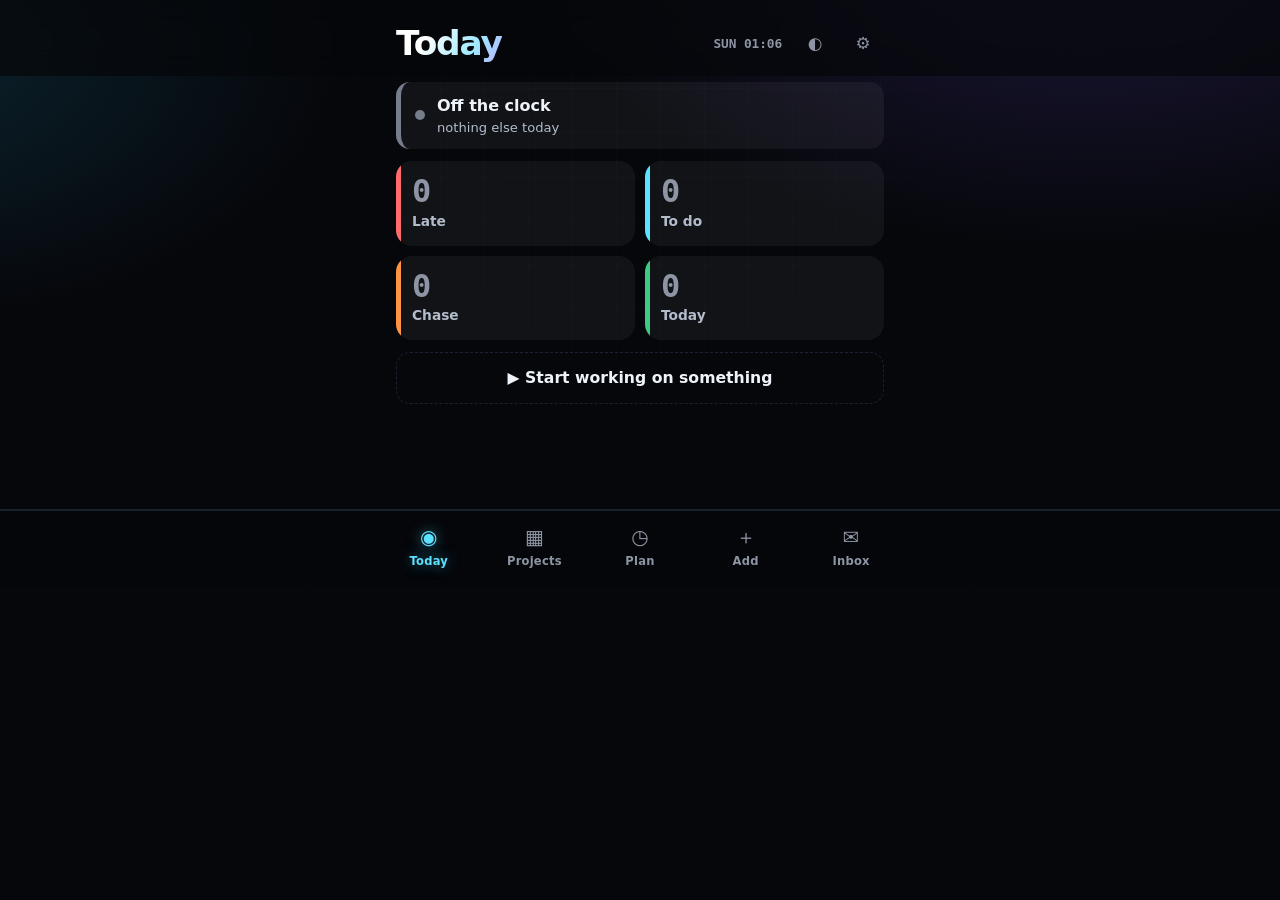
==== index.html @ 280d4b2f "Simple phone layout: five bottom tabs, one screen each, sign-off first; Settings switch back to clas" ====
<!doctype html>
<html lang="en">
<head>
<meta charset="utf-8">
<meta name="viewport" content="width=device-width,initial-scale=1,viewport-fit=cover">
<meta name="theme-color" content="#FBFAF8">
<meta name="mobile-web-app-capable" content="yes">
<title>Planner</title>
<link rel="manifest" href="manifest.webmanifest">
<link rel="icon" href="icon-192.png">
<link rel="apple-touch-icon" href="icon-192.png">
<style>
/* Built on what the best planner interfaces do: the content is the interface.
   Paper ground, one accent, hairlines instead of filled boxes, and space doing
   the work that borders used to. Colour marks meaning only: a dot for a domain,
   the accent for the one number that matters. */
:root{
  --bg:#FBFAF8; --raise:#FFFFFF; --sink:#F1EFEA;
  --ink:#14161A; --ink2:#5A6170; --dim:#8A909D; --hair:rgba(20,22,26,.10);
  --accent:#2F6BFF;
  --research:#2F6BFF; --patents:#7B4BD8; --teaching:#0E9C8A; --products:#E2731B;
  --people:#D93F73; --certs:#B98600; --conf:#5C6A80; --money:#12935A;
  --c1:#0E9C8A; --c2:#2A82C4; --c3:#4A5FCE; --neutral:#8A909D;
  --hot:#E2731B; --bad:#D53F3F; --good:#12935A;
  --nav:76px;
}
@media (prefers-color-scheme: dark){
  :root:not([data-theme="light"]){
    --bg:#0F1013; --raise:#191B20; --sink:#15171C;
    --ink:#F2F3F6; --ink2:#A4ABB8; --dim:#8D94A3; --hair:rgba(242,243,246,.12);
    --accent:#6E9CFF;
    --research:#6E9CFF; --patents:#A98AF0; --teaching:#2ABFA9; --products:#FF9445;
    --people:#F0709E; --certs:#E0B23F; --conf:#93A0B5; --money:#3CCA84;
    --c1:#2ABFA9; --c2:#5FAFE8; --c3:#8496F0; --neutral:#767D8B;
    --hot:#FF9445; --bad:#FF6B6B; --good:#3CCA84;
  }
}
:root[data-theme="dark"]{
  --bg:#0F1013; --raise:#191B20; --sink:#15171C;
  --ink:#F2F3F6; --ink2:#A4ABB8; --dim:#8D94A3; --hair:rgba(242,243,246,.12);
  --accent:#6E9CFF;
  --research:#6E9CFF; --patents:#A98AF0; --teaching:#2ABFA9; --products:#FF9445;
  --people:#F0709E; --certs:#E0B23F; --conf:#93A0B5; --money:#3CCA84;
  --c1:#2ABFA9; --c2:#5FAFE8; --c3:#8496F0; --neutral:#767D8B;
  --hot:#FF9445; --bad:#FF6B6B; --good:#3CCA84;
}

*{box-sizing:border-box}
html{-webkit-text-size-adjust:100%}
html,body{overflow-x:hidden;max-width:100%}
body{
  margin:0;min-height:100dvh;background:var(--bg);color:var(--ink);
  font-family:-apple-system,"Segoe UI",Roboto,system-ui,sans-serif;
  font-size:17px;line-height:1.5;letter-spacing:-.005em;
  -webkit-font-smoothing:antialiased;-webkit-tap-highlight-color:transparent;
  padding-bottom:calc(var(--nav) + env(safe-area-inset-bottom) + 16px);
}
button,input,textarea,select{font:inherit;color:inherit}
button{background:none;border:none;padding:0;cursor:pointer;text-align:left;color:inherit}
:focus-visible{outline:2px solid var(--accent);outline-offset:3px}
.wrap{max-width:33rem;margin:0 auto;padding-inline:20px}
.any{overflow-wrap:anywhere;word-break:break-word}
.tag{font-size:.7rem;letter-spacing:.1em;text-transform:uppercase;font-weight:700;color:var(--dim)}
.num{font-variant-numeric:tabular-nums}

/* header: quiet, the page title is the only heavy thing */
header{position:sticky;top:0;z-index:20;background:var(--bg);padding-top:env(safe-area-inset-top)}
.hbar{display:flex;align-items:center;justify-content:space-between;gap:12px;padding-block:18px 6px}
.hbar h1{margin:0;font-size:2.15rem;font-weight:700;letter-spacing:-.035em}
.hbar .right{display:flex;align-items:center;gap:6px}
.hbar .clk{font-size:.8rem;font-weight:600;color:var(--dim);margin-right:6px}
.icobtn{width:42px;height:42px;border-radius:50%;display:flex;align-items:center;
  justify-content:center;font-size:1.05rem;color:var(--dim);flex:none}
.icobtn:active{background:var(--sink)}

/* the block: no fill, no border. space and a hairline. */
.band{--a:var(--neutral);display:block;width:100%;padding:18px 0;margin:0;
  border-bottom:1px solid var(--hair);background:none}
.band:last-child{border-bottom:none}
.band.flat{border-bottom:1px solid var(--hair)}
.band .kicker{display:block;color:var(--dim);margin-bottom:10px}

/* hero */
.hero{padding-top:8px}
.hero .big{display:block;font-size:2.3rem;line-height:1.06;font-weight:700;letter-spacing:-.035em}
.hero .say{display:block;margin-top:10px;font-size:1.02rem;color:var(--ink2);line-height:1.45}
.hero .clockrow{display:flex;align-items:flex-end;justify-content:space-between;gap:16px;margin-top:20px}
.hero .lft{flex:none}
.hero .lv{display:block;font-size:2.7rem;font-weight:700;letter-spacing:-.045em;line-height:1;color:var(--a)}
.hero .lc{display:block;font-size:.72rem;color:var(--dim);margin-top:6px;font-weight:700;letter-spacing:.1em;text-transform:uppercase}
.hero .nxt{text-align:right;font-size:.94rem;color:var(--ink2);max-width:58%;line-height:1.4}
.hero .nxt b{display:block;color:var(--dim);font-size:.68rem;letter-spacing:.1em;text-transform:uppercase;margin-bottom:5px;font-weight:700}

/* running */
.run{display:flex;align-items:center;gap:15px;min-height:66px}
.run .pulse{width:11px;height:11px;border-radius:50%;background:var(--a);flex:none;
  box-shadow:0 0 0 5px color-mix(in srgb, var(--a) 18%, transparent)}
.run.live .pulse{animation:pp 2s ease-in-out infinite}
@keyframes pp{0%,100%{opacity:1}50%{opacity:.3}}
.run .txt{flex:1;min-width:0}
.run .txt b{display:block;font-size:1.05rem;font-weight:600;line-height:1.3}
.run .txt span{font-size:.9rem;color:var(--ink2)}
.pill{flex:none;min-height:40px;padding:0 18px;border-radius:20px;display:flex;align-items:center;
  font-weight:600;font-size:.88rem;background:var(--sink);color:var(--ink)}
.run.live .pill{background:var(--a);color:#fff}

.quote{font-size:1.3rem;line-height:1.42;font-weight:600;letter-spacing:-.02em;margin:0}

/* sections: the header is quiet, the content is loud */
.sec{margin-top:34px}
.sech{display:flex;align-items:baseline;justify-content:space-between;gap:12px;
  margin-bottom:6px;padding-bottom:10px;border-bottom:1px solid var(--hair)}
.sech h2{margin:0;font-size:1.05rem;font-weight:700;letter-spacing:.02em;text-transform:uppercase;color:var(--dim)}
.sech span{font-size:.82rem;color:var(--dim)}

/* days */
.days{display:flex;gap:4px;margin:14px 0 6px}
.days button{position:relative;flex:1;min-width:0;height:56px;border-radius:14px;background:none;
  display:flex;align-items:center;justify-content:center;font-size:.82rem;font-weight:600;color:var(--dim)}
.days button[aria-pressed="true"]{background:var(--ink);color:var(--bg);font-weight:700}
.days button.today::after{content:"";position:absolute;bottom:9px;width:5px;height:5px;
  border-radius:50%;background:var(--accent)}
.days button[aria-pressed="true"].today::after{background:var(--bg)}

/* a time block is a row, not a card */
.blk{display:flex;gap:16px;align-items:flex-start;padding:15px 0}
.blk .t{flex:none;width:5.4rem;font-size:.88rem;font-weight:600;color:var(--dim);line-height:1.35;padding-top:1px}
.blk .d{flex:1;min-width:0;border-left:3px solid var(--a);padding-left:14px}
.blk .d b{display:block;font-size:1.04rem;font-weight:600;line-height:1.3}
.blk .d span{display:block;font-size:.92rem;color:var(--ink2);margin-top:3px;line-height:1.4}
.blk.on .d{border-left-width:3px}
.blk.on .d b::after{content:" · now";color:var(--a);font-weight:700}

/* ---- the walk: a thread is a path, a stage is a stone ---- */
.walkblk{text-align:left;width:100%;background:none;border:none;color:inherit;align-items:center}
.walkblk .chip{align-self:center}
.blk.hole .d{border-left-style:dashed}
.blk .d span.holetxt{color:var(--hot);font-weight:600}
.blk .d span.livetxt{color:var(--a);font-weight:600}

.cat{display:flex;align-items:center;gap:14px;width:100%;text-align:left;background:none;
  border:none;border-bottom:1px solid var(--hair);color:inherit;padding:18px 0;min-height:64px}
.cat .catl{flex:1;min-width:0;border-left:3px solid var(--a);padding-left:14px}
.cat .catl b{display:block;font-size:1.1rem;font-weight:600;line-height:1.3}
.cat .catl span{display:block;font-size:.86rem;color:var(--dim);margin-top:2px}
.cat.open .catl b{color:var(--a)}

.path{display:flex;flex-direction:column;margin-top:4px;
  background:linear-gradient(var(--hair),var(--hair)) no-repeat 9px 28px/2px calc(100% - 56px)}
.stone{display:flex;align-items:center;gap:15px;width:100%;min-height:56px;padding:8px 0;
  background:none;border:none;color:inherit;text-align:left}
.stone .bead{flex:none;width:20px;height:20px;border-radius:50%;background:var(--bg);
  box-shadow:inset 0 0 0 2px var(--a)}
.stone .st{flex:1;min-width:0;font-size:1rem;font-weight:500;color:var(--dim);line-height:1.35}
.stone .mk{flex:none;font-size:.72rem;letter-spacing:.09em;text-transform:uppercase;font-weight:700;color:var(--a)}
.stone.done .bead{background:var(--a)}
.stone.done .st{color:var(--ink2)}
.stone.here .bead{background:var(--a);box-shadow:0 0 0 3px var(--bg),0 0 0 5px var(--a)}
.stone.here .st{color:var(--ink);font-weight:700;font-size:1.06rem}
.stone.ahead .bead{box-shadow:inset 0 0 0 2px var(--hair)}
.stone.ahead .st{color:var(--dim)}

.final{display:flex;align-items:center;gap:14px;margin-top:14px;padding:14px;border-radius:14px;
  background:var(--sink);border-left:3px solid var(--a)}
.final .fl{flex:1;min-width:0}
.final .fl b{display:block;font-size:1.02rem;font-weight:700;line-height:1.3}
.final .fl .tag{display:block;margin-top:2px}
.final .num{flex:none;font-size:.86rem;color:var(--dim)}
.nextstep{margin:14px 0 0;font-size:.98rem;line-height:1.5;color:var(--ink2)}
.nextstep b{display:block;margin-bottom:2px}

.track{display:flex;align-items:center;gap:12px;width:100%;min-height:56px;padding:8px 0;
  background:none;border:none;border-top:1px solid var(--hair);color:inherit;text-align:left}
.track .nm{flex:1 1 42%;min-width:0;font-size:.98rem;font-weight:600;line-height:1.3}
.track .railpath{flex:1 1 26%;height:5px;border-radius:3px;background:var(--sink);overflow:hidden;min-width:48px}
.track .railpath i{display:block;height:100%;border-radius:3px;background:var(--a)}
.track .dest{flex:none;max-width:38%;font-size:.8rem;font-weight:600;color:var(--dim);
  white-space:nowrap;overflow:hidden;text-overflow:ellipsis}
.track .dest.at{color:var(--a)}

/* counting beats percentages */
.pips{display:flex;flex-wrap:wrap;gap:7px;margin-top:16px}
.pips i{width:16px;height:16px;border-radius:50%;background:var(--a);display:block}
.pips i.off{background:none;box-shadow:inset 0 0 0 2px var(--hair)}

/* one number */
.stat{text-align:left;padding:10px 0 22px}
.stat .v{display:block;font-size:5rem;line-height:.9;font-weight:700;letter-spacing:-.06em;color:var(--a)}
.stat .c{display:block;margin-top:16px;font-size:1rem;color:var(--ink2);line-height:1.5;max-width:26rem}
.splitbar{display:flex;height:8px;border-radius:5px;overflow:hidden;margin-top:22px;background:var(--sink)}
.splitbar i{display:block}
.keys{display:flex;gap:20px;margin-top:12px;font-size:.82rem;color:var(--dim)}
.keys span{display:flex;align-items:center;gap:7px}
.keys b{width:9px;height:9px;border-radius:50%;display:block}

/* rows */
.rows{margin-top:8px;display:flex;flex-direction:column}
.row{display:flex;align-items:center;gap:15px;min-height:56px;padding:8px 0;
  border-top:1px solid var(--hair);width:100%;text-align:left}
.row:first-child{border-top:none}
.row .dot{flex:none;width:11px;height:11px;border-radius:50%;background:var(--a)}
.row .dot.cold{background:none;box-shadow:inset 0 0 0 2px var(--hair)}
.row .nm{flex:1;min-width:0;font-size:1rem;font-weight:500;line-height:1.35}
.row .nm u{display:block;text-decoration:none;font-size:.86rem;color:var(--dim);font-weight:400;margin-top:2px}
.row .val{flex:none;font-size:.88rem;font-weight:600;color:var(--dim)}
.row .val.live{color:var(--a)}

/* a thread */
.thh{display:flex;justify-content:space-between;gap:14px;align-items:flex-start}
.thh b{font-size:1.12rem;font-weight:600;line-height:1.3;letter-spacing:-.015em}
.chip{flex:none;padding:5px 11px;border-radius:20px;background:var(--sink);color:var(--ink2);
  font-size:.74rem;font-weight:600;letter-spacing:.01em}
.chip.quiet{color:var(--dim)}
.stage{display:flex;gap:4px;margin-top:16px}
.stage i{flex:1;height:4px;border-radius:2px;background:var(--hair)}
.stage i.done{background:var(--a)}
.thf{display:flex;justify-content:space-between;gap:12px;margin-top:12px;font-size:.9rem;color:var(--ink2)}
.thf em{font-style:normal;font-weight:600;color:var(--dim)}
.thb{display:flex;gap:10px;margin-top:18px}
.thb button{flex:1;min-height:46px;border-radius:23px;display:flex;align-items:center;
  justify-content:center;font-weight:600;font-size:.9rem;background:var(--sink);color:var(--ink)}
.thb button.go{background:var(--a);color:#fff}

/* forms */
.fld{margin-top:20px}
.fld label{display:block;margin-bottom:9px}
select,textarea,input[type=password],input[type=text]{
  width:100%;background:var(--raise);border:1px solid var(--hair);border-radius:14px;
  padding:15px 16px;font-size:1rem;line-height:1.5;color:var(--ink)}
select:focus,textarea:focus,input:focus{border-color:var(--accent);outline:none}
textarea{min-height:160px;resize:vertical;overflow-wrap:anywhere}
select{appearance:none}
.microw{display:flex;align-items:center;gap:16px;margin-top:20px}
.rec{flex:none;width:60px;height:60px;border-radius:50%;display:flex;align-items:center;
  justify-content:center;font-size:1.5rem;background:var(--accent);box-shadow:0 6px 18px color-mix(in srgb,var(--accent) 35%,transparent)}
.rec.on{background:var(--bad);color:#fff;animation:pp 1.2s ease-in-out infinite}
.microw .hint{flex:1;min-width:0;font-size:.88rem;color:var(--ink2);line-height:1.4}
.lang{flex:none;min-height:44px;padding:0 16px;border-radius:22px;background:var(--sink);
  font-weight:600;font-size:.84rem;display:flex;align-items:center}
.wide{display:flex;align-items:center;justify-content:center;width:100%;min-height:54px;
  border-radius:27px;text-align:center;font-weight:600;font-size:1rem;
  background:var(--accent);color:#fff;margin-top:22px}
.wide.ghost{background:var(--sink);color:var(--ink)}
.duo{display:flex;gap:10px;margin-top:22px}
.duo .wide{margin-top:0;flex:1}

/* inbox */
.issh{display:flex;justify-content:space-between;gap:12px;font-size:.78rem;color:var(--dim);font-weight:600}
.iss b{display:block;font-size:1.08rem;font-weight:600;margin-top:8px;line-height:1.35}
.iss p{margin:8px 0 0;font-size:.94rem;color:var(--ink2);line-height:1.5}
.iss .rep{margin-top:12px;font-size:.88rem;color:var(--accent);font-weight:600}

.note{font-size:.88rem;color:var(--dim);line-height:1.55;margin-top:14px}
.note.bad{color:var(--bad)}
.note.ok{color:var(--good)}
.empty{padding:40px 0;text-align:center;color:var(--dim);font-size:1rem;line-height:1.6}

/* nav */
nav{position:fixed;left:0;right:0;bottom:0;z-index:30;background:var(--bg);
  border-top:1px solid var(--hair);padding-bottom:env(safe-area-inset-bottom)}
nav .in{max-width:33rem;margin:0 auto;display:flex}
nav button{flex:1;height:var(--nav);display:flex;flex-direction:column;align-items:center;
  justify-content:center;gap:6px;color:var(--dim)}
nav button span{font-size:1.25rem;line-height:1}
nav button em{font-style:normal;font-size:.68rem;font-weight:600;letter-spacing:.02em}
nav button[aria-current="page"]{color:var(--accent)}

/* sheet */
.ov{position:fixed;inset:0;z-index:60;background:rgba(10,11,14,.4);
  display:flex;align-items:flex-end;justify-content:center;backdrop-filter:blur(3px)}
.sh{width:100%;max-width:33rem;background:var(--bg);border-radius:20px 20px 0 0;
  padding:10px 20px calc(26px + env(safe-area-inset-bottom));
  max-height:90dvh;overflow-y:auto;-webkit-overflow-scrolling:touch}
.sh::before{content:"";display:block;width:38px;height:4px;border-radius:2px;
  background:var(--hair);margin:0 auto 16px}
.shh{display:flex;justify-content:space-between;gap:14px;align-items:flex-start;margin-bottom:10px}
.shh b{display:block;margin-top:3px;font-size:1.5rem;font-weight:700;line-height:1.2;letter-spacing:-.03em}
.shx{flex:none;width:42px;height:42px;border-radius:50%;background:var(--sink);
  display:flex;align-items:center;justify-content:center;font-size:1rem;color:var(--dim)}

/* the question of the day: the answers are the buttons */
.qcard{padding-top:22px}
.qcard .kicker{color:var(--a)}
.qq{margin:0;font-size:1.35rem;line-height:1.3;font-weight:700;letter-spacing:-.025em}
.opts{display:grid;grid-template-columns:repeat(auto-fit,minmax(9rem,1fr));gap:10px;margin-top:16px}
.opt{min-height:54px;padding:10px 14px;border-radius:14px;background:var(--a,var(--accent));color:#fff;
  font-weight:650;font-size:.98rem;text-align:center;line-height:1.25}
.qcard .opt{background:var(--a)}
.opt.say{background:var(--sink);color:var(--ink)}
.sh .opt{background:var(--accent)} .sh .opt.say{background:var(--sink);color:var(--ink)}
.qnext{display:block;margin-top:12px;font-size:.86rem;color:var(--dim);text-decoration:underline;text-underline-offset:3px}

/* chasing: the clock, the bar, the message ready to copy */
.chase .thh b{display:block;font-size:1.05rem;font-weight:600;line-height:1.3}
.chase .sub{display:block;font-size:.86rem;color:var(--dim);margin-top:3px}
.chase .chip{background:color-mix(in srgb,var(--a) 18%,transparent);color:var(--a);font-weight:700}
.wbar{position:relative;height:6px;border-radius:3px;background:var(--sink);margin-top:12px;overflow:hidden}
.wbar i{position:absolute;inset:0 auto 0 0;width:var(--w);background:var(--a);border-radius:3px}
.wbar b{position:absolute;top:0;bottom:0;width:2px;background:var(--bg);z-index:1}
.draft{display:block;width:100%;margin-top:14px;padding:12px 14px;border-radius:12px;border:1px dashed var(--hair);
  background:var(--sink);color:var(--ink);font-size:.92rem;line-height:1.5;resize:vertical;min-height:10.5rem}
.chase .thb button.go{background:var(--accent)}

/* goals as tiles you can count */
.goal .thh b{font-size:1.02rem;font-weight:600;line-height:1.3}
.gnum{flex:none;font-size:1.5rem;font-weight:700;letter-spacing:-.03em;color:var(--a)}
.slots{display:grid;gap:7px;margin-top:14px}
.slot{min-height:3.4rem;overflow:hidden;border-radius:10px;padding:6px 7px;display:flex;align-items:flex-end;
  overflow-wrap:break-word;word-break:normal;hyphens:auto;font-size:.7rem;line-height:1.2;font-weight:600;text-align:left;color:var(--dim);
  box-shadow:inset 0 0 0 1.5px var(--hair)}
.slot.empty{box-shadow:inset 0 0 0 1.5px var(--hair);opacity:.6}
.slot.walk{box-shadow:inset 0 0 0 1.5px color-mix(in srgb,var(--a) 55%,transparent);border-style:dashed;color:var(--ink2)}
.slot.done{background:var(--a);color:#fff;box-shadow:none}
.slot.review{background:color-mix(in srgb,var(--hot) 22%,transparent);color:var(--ink);box-shadow:inset 0 0 0 1.5px var(--hot)}
.pace{margin:10px 0 0;font-size:.9rem;font-weight:600;color:var(--ink2)}

/* out of your hands */
.wrow{display:block;width:100%;padding:12px 0;border-top:1px solid var(--hair)}
.wrow:first-of-type{border-top:none}
.wtop{display:flex;justify-content:space-between;gap:12px;align-items:baseline}
.wtop .nm{font-weight:600;font-size:.98rem;line-height:1.3;min-width:0}
.wtop .val{flex:none;font-size:.82rem;font-weight:700;color:var(--a)}
.wsub{display:block;font-size:.84rem;color:var(--dim);margin-top:2px}
.wrow .wbar{margin-top:8px}

/* the week in one strip */
.wstrip{display:grid;grid-template-columns:repeat(7,minmax(0,1fr));gap:6px;margin-top:6px}
.wcol{display:flex;flex-direction:column;gap:4px;min-height:7rem;padding:6px 4px;border-radius:10px;align-items:stretch}
.wcol.today{background:var(--sink)}
.wcol .wd{text-align:center;font-size:.72rem;font-weight:700;color:var(--dim);margin-bottom:2px}
.wcol.today .wd{color:var(--accent)}
.wcol i{display:block;min-height:10px;border-radius:4px;flex-basis:0}
.wcol i.hole{box-shadow:inset 0 0 0 1.5px var(--hair);background:repeating-linear-gradient(135deg,transparent 0 4px,var(--hair) 4px 5px)}

/* Saturday review */
.review .kicker{color:var(--a)}
.rvsh{min-height:78dvh}
.rvdirs{display:flex;justify-content:space-between;font-size:.74rem;font-weight:700;letter-spacing:.05em;
  text-transform:uppercase;color:var(--dim);margin-top:8px}
.rvdirs.one{justify-content:center;margin-top:12px}
.rvstack{position:relative;margin-top:12px;min-height:15rem}
.rvcard{position:relative;z-index:2;border-radius:20px;padding:20px 18px;background:var(--raise);
  border:1px solid var(--hair);box-shadow:0 10px 28px rgba(0,0,0,.18);touch-action:none;user-select:none;
  min-height:15rem;cursor:grab}
.rvcard.behind{position:absolute;inset:0;z-index:1;transform:translateY(10px) scale(.95);opacity:.5;box-shadow:none}
.rvcard .kicker{color:var(--a)}
.rvt{display:block;font-size:1.45rem;line-height:1.2;font-weight:700;letter-spacing:-.025em}
.rvn{margin:12px 0 0;font-size:.95rem;color:var(--ink2);line-height:1.45}
.stamp{position:absolute;top:16px;right:16px;padding:3px 10px;border-radius:8px;font-weight:800;font-size:.85rem;
  letter-spacing:.08em;border:2px solid currentColor;transform:rotate(8deg);color:var(--dim)}
.stamp:empty{display:none}
.stamp.drop{color:var(--bad)} .stamp.start{color:var(--good)} .stamp.day{color:var(--accent)} .stamp.delay{color:var(--hot)}
.rvbtns{display:grid;grid-template-columns:repeat(4,1fr);gap:8px;margin-top:16px}
.rvb{min-height:50px;border-radius:14px;text-align:center;font-weight:700;font-size:.9rem;background:var(--sink)}
.rvb.drop{color:var(--bad)} .rvb.start{background:var(--good);color:#fff} .rvb.day{color:var(--accent)} .rvb.delay{color:var(--hot)}

/* your messages, with ticks */
.tickkey{margin-top:0;white-space:pre-wrap}
.bub{display:block;width:100%;margin-top:10px;padding:11px 14px;border-radius:16px 16px 5px 16px;
  background:var(--sink);text-align:left}
.bub b{display:block;font-size:.95rem;font-weight:600;line-height:1.35}
.bub .bt{display:block;font-size:.88rem;color:var(--ink2);margin-top:3px;line-height:1.4}
.bub .meta{display:flex;justify-content:flex-end;align-items:center;gap:4px;font-size:.74rem;color:var(--dim);margin-top:5px}
.tk{font-weight:800;letter-spacing:-.18em;color:var(--dim)}
.tk.seen{color:var(--accent)}
.tk.filed{color:var(--good)}
.rep2{margin:6px 0 0 18px;padding:9px 13px;border-radius:16px 16px 16px 5px;border:1px solid var(--hair);font-size:.88rem;line-height:1.45;color:var(--ink2)}
.rep2 b{display:block;font-size:.7rem;letter-spacing:.08em;text-transform:uppercase;color:var(--good);margin-bottom:2px}
@media (prefers-reduced-motion:reduce){ .rvcard{transition:none!important} }
.wcol i.fixed{background:color-mix(in srgb,var(--a,var(--neutral)) 30%,transparent)}
.wcol.pick{box-shadow:inset 0 0 0 2px var(--accent)}
.daycap{margin:16px 0 4px;font-size:.78rem;font-weight:700;letter-spacing:.08em;text-transform:uppercase;color:var(--dim)}
.mrow{display:flex;gap:14px;width:100%;padding:12px 0 12px 12px;border-top:1px solid var(--hair);text-align:left;
  box-shadow:inset 3px 0 0 var(--a)}
.mrow .t{flex:none;width:6.2rem;font-size:.86rem;color:var(--dim);padding-top:2px}
.mrow .d{flex:1;min-width:0}
.mrow .d b{display:block;font-weight:600;font-size:1rem;line-height:1.3}
.mrow .d span{display:block;font-size:.86rem;color:var(--ink2);margin-top:2px}
.scoperow{display:flex;flex-wrap:wrap;gap:8px;margin-top:10px}
.sbtn{flex:1 1 9rem;min-height:48px;padding:10px 12px;border-radius:14px;background:var(--sink);font-weight:600;font-size:.92rem;text-align:center}
.sbtn.on{box-shadow:inset 0 0 0 2px var(--accent);color:var(--accent)}
.sbtn.pri{background:var(--accent);color:#fff}
.sbtn.warn{color:var(--bad)}
.chk{display:flex;align-items:center;gap:10px;margin-top:18px;font-size:.95rem}
.chk input{width:22px;height:22px}
input[type=time]{width:100%;min-height:52px;padding:12px 14px;border-radius:14px;border:1.5px solid var(--hair);background:var(--raise);color:var(--ink)}
.todo{display:flex;align-items:flex-start;gap:14px;padding:12px 0;border-top:1px solid var(--hair)}
.todo:first-of-type{border-top:none}
.tick{flex:none;width:26px;height:26px;border-radius:50%;box-shadow:inset 0 0 0 2px var(--a,var(--hair));margin-top:1px}
.tick.on{background:var(--good);box-shadow:none}
.todo .tt{flex:1;min-width:0}
.todo .tt b{display:block;font-weight:500;font-size:1rem;line-height:1.35}
.todo .tt span{display:block;font-size:.84rem;color:var(--dim);margin-top:2px}
.todo .tt span.late{color:var(--bad)}
.addtodo{display:flex;flex-wrap:wrap;gap:8px;margin-top:12px}
.addtodo input[type=text]{flex:1 1 12rem}
.addtodo input[type=date]{flex:0 1 10rem;min-height:52px;padding:0 12px;border-radius:14px;border:1.5px solid var(--hair);background:var(--raise);color:var(--ink)}
.addtodo .sbtn{flex:0 0 5.5rem}
.pinb{display:inline-block;margin:0 0 10px;padding:6px 12px;border-radius:16px;background:var(--sink);font-size:.86rem;font-weight:600;color:var(--ink2)}
.pinb.on{color:var(--hot)}
.sugg{--a:var(--accent)}
.sugg .qq.sm{font-size:1.05rem;font-weight:600}
.sugg .chk{margin-top:10px;align-items:flex-start}
.sugg .chk span{line-height:1.35}
.searchin{width:100%;min-height:50px;margin:4px 0 6px;padding:0 16px;border-radius:25px;border:1.5px solid var(--hair);background:var(--raise);color:var(--ink);font:inherit}
.searchres .sech{margin-top:16px}
.addhere{display:block;width:100%;min-height:48px;margin:6px 0 14px;border-radius:14px;
  border:1.5px dashed var(--hair);color:var(--ink2);font-weight:600;font-size:.92rem;text-align:center}
</style>
</head>
<body>

<header>
  <div class="wrap hbar">
    <h1 id="ttl">Now</h1>
    <div class="right">
      <span class="clk num" id="clk">—</span>
      <button class="icobtn" id="theme" aria-label="Switch light and dark">◐</button>
      <button class="icobtn" id="gear" aria-label="Settings">⚙</button>
    </div>
  </div>
</header>

<main class="wrap" id="main"></main>

<nav>
  <div class="in">
    <button data-v="now" aria-current="page"><span>◉</span><em>NOW</em></button>
    <button data-v="map"><span>◈</span><em>MAP</em></button>
    <button data-v="threads"><span>▤</span><em>WORK</em></button>
    <button data-v="say"><span>🎙</span><em>SAY</em></button>
    <button data-v="inbox"><span>✉</span><em>INBOX</em></button>
  </div>
</nav>

<div id="sheet"></div>
<link rel="stylesheet" href="orbit.css?v=8">
<script src="orbit.js?v=5"></script>
<script src="sessions.js?v=4"></script>
<script src="core.js?v=3"></script>
<script src="app.js?v=29"></script>
<link rel="stylesheet" href="phone2.css?v=1">
</body>
</html>
---- orbit.css ----
/* Orbit skin. Loaded after each page's own styles.
   Dark only: the light theme keeps the paper look he can still choose.
   Two jobs: a darker, deeper ground with glass panels and one cold light, and the
   styles for the one-look layer in orbit.js.
   Colour means one thing each: amber late, cyan live, violet a person waiting,
   green closed. */

:root[data-theme="dark"]{
  --bg:#06070B; --surface:rgba(255,255,255,.04); --raise:rgba(255,255,255,.05);
  --sink:rgba(255,255,255,.055); --sink2:rgba(255,255,255,.09);
  --hair:rgba(140,190,255,.15); --line:rgba(140,190,255,.15); --line2:rgba(140,190,255,.08);
  --ink:#EEF3FA; --ink2:#B2BCCB;
  --accent:#5CE1FF; --accent-soft:rgba(92,225,255,.14); --on-accent:#031016;
  --o-live:#5CE1FF; --o-person:#A99BFF; --o-late:#FFB454; --o-done:#46F0A0;
  --shadow:0 1px 0 rgba(255,255,255,.04) inset, 0 18px 40px rgba(0,0,0,.5);
}
:root[data-theme="dark"] body{
  background:
    radial-gradient(900px 520px at 85% -8%, rgba(125,95,255,.20), transparent 62%),
    radial-gradient(760px 460px at -8% 6%, rgba(40,200,255,.14), transparent 58%),
    #06070B;
  background-attachment:fixed;
}
:root[data-theme="dark"] body::before{
  content:"";position:fixed;inset:0;pointer-events:none;z-index:0;opacity:.5;
  background-image:linear-gradient(rgba(140,190,255,.045) 1px,transparent 1px),linear-gradient(90deg,rgba(140,190,255,.045) 1px,transparent 1px);
  background-size:44px 44px;
  -webkit-mask-image:radial-gradient(ellipse at 50% 0%,#000 10%,transparent 70%);mask-image:radial-gradient(ellipse at 50% 0%,#000 10%,transparent 70%);
}
:root[data-theme="dark"] main,:root[data-theme="dark"] header,:root[data-theme="dark"] nav,:root[data-theme="dark"] .app{position:relative;z-index:1}
:root[data-theme="dark"] header{background:rgba(6,7,11,.72);-webkit-backdrop-filter:blur(14px);backdrop-filter:blur(14px)}
:root[data-theme="dark"] nav{background:rgba(6,7,11,.8);-webkit-backdrop-filter:blur(16px);backdrop-filter:blur(16px);border-top:1px solid var(--hair)}
:root[data-theme="dark"] nav button[aria-current="page"]{color:var(--accent);text-shadow:0 0 14px rgba(92,225,255,.55)}
:root[data-theme="dark"] .hbar h1{background:linear-gradient(120deg,#fff 30%,#9FE8FF 70%,#B9AEFF);-webkit-background-clip:text;background-clip:text;color:transparent}
:root[data-theme="dark"] .num,:root[data-theme="dark"] .hero .lv{font-family:ui-monospace,"SF Mono","JetBrains Mono",Menlo,Consolas,monospace;font-feature-settings:"tnum"}
:root[data-theme="dark"] .hero .lv{text-shadow:0 0 22px color-mix(in srgb,var(--a) 55%,transparent)}
:root[data-theme="dark"] .hero .big{letter-spacing:-.04em}
:root[data-theme="dark"] .run.live .pill{box-shadow:0 0 18px color-mix(in srgb,var(--a) 50%,transparent)}
:root[data-theme="dark"] .stone.here .bead{box-shadow:0 0 0 3px var(--bg),0 0 0 5px var(--a),0 0 16px var(--a)}
:root[data-theme="dark"] .blk.on .d{box-shadow:-10px 0 18px -12px var(--a)}

/* white text on the lighter dark-theme accents does not read: use the dark ink on them */
:root[data-theme="dark"] .wide:not(.ghost),:root[data-theme="dark"] .sbtn.pri,:root[data-theme="dark"] .thb button.go,
:root[data-theme="dark"] .run.live .pill,:root[data-theme="dark"] .opt,:root[data-theme="dark"] .slot.done,
:root[data-theme="dark"] .rvb.start,:root[data-theme="dark"] .pill.live,:root[data-theme="dark"] .step.at{color:#031016}

/* ---- the one-look layer ---- */
.orbit{position:relative;margin:6px 0 10px;max-width:46rem}
.orb-top{display:flex;gap:14px;align-items:center}
.orb-rings{width:128px;height:128px;flex:none;overflow:visible;filter:drop-shadow(0 0 12px rgba(92,225,255,.16))}
.orb-track{stroke:rgba(255,255,255,.08)}
.orb-arc{stroke:var(--g,var(--accent));filter:drop-shadow(0 0 3px var(--g,var(--accent)));animation:orb-draw 1.1s cubic-bezier(.2,.8,.2,1) both}
.orb-arc.near{animation:orb-draw 1.1s cubic-bezier(.2,.8,.2,1) both,orb-glow 2.6s 1.2s ease-in-out infinite}
@keyframes orb-draw{from{stroke-dasharray:0 var(--full)}}
@keyframes orb-glow{50%{filter:drop-shadow(0 0 9px var(--g,var(--accent)))}}
.orb-n{font:700 30px ui-monospace,"SF Mono",Menlo,Consolas,monospace;fill:var(--ink)}
.orb-l{font:700 6.4px system-ui,sans-serif;fill:var(--dim);letter-spacing:.14em;text-transform:uppercase}

.orb-side{flex:1;min-width:0;max-width:24rem;display:grid;grid-template-columns:1fr 1fr;gap:8px}
.orb-tile{display:flex;flex-direction:column;gap:1px;padding:10px 12px;border-radius:14px;text-align:left;
  background:var(--raise);border:1px solid var(--hair);-webkit-backdrop-filter:blur(8px);backdrop-filter:blur(8px)}
.orb-tile b{font:700 1.4rem/1.1 ui-monospace,"SF Mono",Menlo,Consolas,monospace}
.orb-tile span{font-size:.66rem;letter-spacing:.12em;text-transform:uppercase;font-weight:700;color:var(--dim)}
.orb-tile.late b{color:var(--o-late)} .orb-tile.live b{color:var(--o-live)}
.orb-tile.person b{color:var(--o-person)} .orb-tile.flow b{color:var(--ink)}
.orb-tile.zero b{color:var(--dim);opacity:.55}
.orb-tile:active{transform:scale(.97)}

.orb-meta{display:flex;flex-wrap:wrap;gap:6px 14px;margin:12px 2px 0;font-size:.8rem;font-weight:600;color:var(--dim)}
.orb-run{color:var(--o-done)} .orb-oth.warn{color:var(--o-person)}

.orb-toast{margin:12px 0 0;padding:9px 14px;border-radius:12px;font-size:.88rem;color:var(--ink2);
  background:rgba(70,240,160,.08);border:1px solid rgba(70,240,160,.28);animation:orb-toast 3.4s ease both}
.orb-toast b{color:var(--o-done);letter-spacing:.06em;text-transform:uppercase;font-size:.74rem}
@keyframes orb-toast{0%{opacity:0;transform:translateY(-6px)}12%,80%{opacity:1;transform:none}100%{opacity:.0}}

.orb-card{--t:var(--o-live);position:relative;margin-top:12px;padding:18px 18px 16px;border-radius:20px;overflow:hidden;
  background:linear-gradient(160deg,rgba(255,255,255,.075),rgba(255,255,255,.025));
  border:1px solid color-mix(in srgb,var(--t) 38%,transparent);
  box-shadow:0 0 0 1px rgba(255,255,255,.03) inset,0 18px 44px rgba(0,0,0,.45),0 0 34px color-mix(in srgb,var(--t) 16%,transparent);
  display:flex;flex-direction:column;gap:6px}
.orb-card::before{content:"";position:absolute;left:0;top:14px;bottom:14px;width:3px;border-radius:3px;background:var(--t);box-shadow:0 0 14px var(--t)}
.orb-card.late{--t:var(--o-late)} .orb-card.person{--t:var(--o-person)} .orb-card.live{--t:var(--o-live)} .orb-card.flow{--t:var(--o-live)}
.orb-toast + .orb-card{animation:orb-in .55s cubic-bezier(.2,.8,.2,1) both}
@keyframes orb-in{from{opacity:0;transform:translateY(14px) scale(.98)}}
.orb-tag{font-size:.7rem;letter-spacing:.14em;text-transform:uppercase;font-weight:800;color:var(--t)}
.orb-title{font-size:1.55rem;line-height:1.12;font-weight:700;letter-spacing:-.03em}
.orb-why{font-size:.95rem;line-height:1.4;color:var(--ink2)}
.orb-act{display:flex;flex-wrap:wrap;gap:8px;margin-top:12px}
.orb-go{min-height:50px;padding:0 24px;border-radius:26px;font-weight:800;font-size:1rem;letter-spacing:.02em;text-align:center;
  background:var(--t);color:#031016;box-shadow:0 0 26px color-mix(in srgb,var(--t) 55%,transparent);transition:transform .12s}
.orb-go:active{transform:scale(.95)}
.orb-go:disabled{opacity:.9}
.orb-alt{min-height:50px;padding:0 16px;border-radius:26px;font-weight:700;font-size:.92rem;text-align:center;
  background:rgba(255,255,255,.07);border:1px solid var(--hair);color:var(--ink)}
.orb-alt.quiet{background:none;border-color:transparent;color:var(--dim);padding:0 8px}
.orb-card.empty{--t:var(--o-done)}

/* closing: a pulse of green through the card, the tag flips, then the app redraws with the next thing */
.orb-card.burst{--t:var(--o-done);animation:orb-burst .56s ease both}
.orb-card.burst .orb-title{text-decoration:line-through;text-decoration-color:var(--o-done);opacity:.7;transition:opacity .3s}
.orb-card.burst::after{content:"";position:absolute;inset:0;border-radius:inherit;pointer-events:none;
  background:radial-gradient(circle at 50% 100%,rgba(70,240,160,.55),transparent 60%);animation:orb-flash .56s ease both}
@keyframes orb-burst{0%{transform:scale(1)}35%{transform:scale(1.025)}100%{transform:scale(.99);opacity:.55}}
@keyframes orb-flash{from{opacity:0}30%{opacity:1}to{opacity:0}}

.orb-next{display:flex;flex-wrap:wrap;align-items:center;gap:8px;margin-top:12px}
.orb-then{font-size:.68rem;letter-spacing:.14em;text-transform:uppercase;font-weight:800;color:var(--dim);margin-right:2px}
.orb-chip{display:inline-flex;align-items:center;gap:8px;max-width:100%;min-height:36px;padding:0 14px 0 11px;border-radius:18px;
  font-size:.84rem;font-weight:600;color:var(--ink2);background:var(--raise);border:1px solid var(--hair);white-space:nowrap;overflow:hidden;text-overflow:ellipsis}
.orb-chip i{flex:none;width:8px;height:8px;border-radius:50%;background:var(--o-live);box-shadow:0 0 8px var(--o-live)}
.orb-chip.late i{background:var(--o-late);box-shadow:0 0 8px var(--o-late)}
.orb-chip.person i{background:var(--o-person);box-shadow:0 0 8px var(--o-person)}

.orb-add{display:flex;gap:8px;margin-top:12px}
.orb-add input{flex:1;min-width:0;min-height:46px;padding:0 16px;border-radius:23px;background:var(--raise);border:1px solid var(--hair);color:var(--ink);font-size:16px}
.orb-add input:focus{outline:none;border-color:var(--accent);box-shadow:0 0 0 3px var(--accent-soft)}
.orb-add button{flex:none;min-height:46px;padding:0 20px;border-radius:23px;font-weight:800;background:rgba(255,255,255,.08);border:1px solid var(--hair);color:var(--accent);text-align:center}

@media (max-width:380px){ .orb-top{flex-direction:column;align-items:stretch} .orb-rings{align-self:center} }
@media (prefers-reduced-motion:reduce){ .orb-arc,.orb-arc.near,.orb-toast,.orb-card,.orb-card.burst,.orb-card.burst::after{animation:none!important} }

/* ---- Now, behind tabs, and tighter on a phone ---- */
.ntabs{display:flex;gap:6px;margin:14px 0 2px}
.ntab{flex:1;min-width:0;min-height:44px;display:flex;align-items:center;justify-content:center;gap:6px;border-radius:22px;
  font-size:.86rem;font-weight:700;letter-spacing:.01em;color:var(--dim);background:none;border:1px solid transparent;text-align:center}
.ntab.on{color:var(--ink);background:var(--raise);border-color:var(--hair)}
.ntab .nb{font-style:normal;font-size:.7rem;font-weight:800;min-width:20px;height:20px;padding:0 6px;border-radius:10px;display:inline-flex;align-items:center;justify-content:center;
  background:rgba(255,255,255,.1);color:var(--ink2)}
.ntab .nb.warn{background:rgba(169,155,255,.25);color:var(--o-person,#A99BFF)}
.npane{display:none}.npane.on{display:block}
@media (max-width:520px){
  .orbit{margin:0 0 4px}
  .orb-rings{width:96px;height:96px}
  .orb-n{font-size:34px}
  .orb-tile{padding:6px 10px;border-radius:12px}
  .orb-tile b{font-size:1.1rem}
  .orb-side{gap:6px}
  .orb-meta{margin:8px 2px 0;font-size:.74rem}
  .orb-card{margin-top:8px;padding:14px 14px 12px;border-radius:18px}
  .orb-title{font-size:1.3rem}
  .orb-why{font-size:.86rem}
  .orb-act{margin-top:8px}
  .orb-go,.orb-alt{min-height:44px}
  .orb-next{margin-top:8px}
  .orb-add{margin-top:8px}
  .orb-add input,.orb-add button{min-height:42px}
}

/* ---- focus session ---- */
.fx{position:fixed;inset:0;z-index:200;display:flex;flex-direction:column;gap:14px;padding:calc(env(safe-area-inset-top) + 22px) 22px calc(env(safe-area-inset-bottom) + 22px);
  background:radial-gradient(700px 480px at 50% 0%,rgba(92,225,255,.12),transparent 62%),#04050A;color:var(--ink,#EEF3FA);overflow:auto}
.fx-h{display:flex;flex-direction:column;gap:4px}
.fx-tag{font-size:.7rem;letter-spacing:.16em;text-transform:uppercase;font-weight:800;color:var(--o-live,#5CE1FF)}
.fx-t{font-size:1.5rem;line-height:1.15;letter-spacing:-.03em}
.fx-b{display:flex;flex-direction:column;gap:10px;margin-top:6px}
.fx-l{font-size:.74rem;letter-spacing:.12em;text-transform:uppercase;font-weight:800;color:var(--dim,#8D94A3);margin-top:8px}
.fx input{min-height:50px;padding:0 16px;border-radius:25px;background:rgba(255,255,255,.06);border:1px solid rgba(140,190,255,.2);color:inherit;font-size:16px;width:100%}
.fx input:focus{outline:none;border-color:var(--o-live,#5CE1FF);box-shadow:0 0 0 3px rgba(92,225,255,.16)}
.fx-chips{display:flex;gap:8px}
.fx-chip{flex:1;min-height:46px;border-radius:23px;font-weight:700;text-align:center;background:rgba(255,255,255,.05);border:1px solid rgba(140,190,255,.18);color:var(--ink2,#B2BCCB)}
.fx-chip.on{background:rgba(92,225,255,.16);border-color:var(--o-live,#5CE1FF);color:#fff}
.fx-go{background:var(--o-live,#5CE1FF)}
.fx-mid{position:relative;display:flex;align-items:center;justify-content:center;margin:8px auto 0;width:min(78vw,300px);aspect-ratio:1}
.fx-ring{position:absolute;inset:0;width:100%;height:100%;filter:drop-shadow(0 0 16px rgba(92,225,255,.35))}
.fx-arc{stroke:var(--o-live,#5CE1FF);transition:stroke-dashoffset 1s linear}
.fx-clock{font:700 3.4rem/1 ui-monospace,"SF Mono",Menlo,Consolas,monospace;letter-spacing:-.04em}
.fx-first{margin:0;text-align:center;font-size:1.05rem;line-height:1.4;color:var(--ink2,#B2BCCB)}
.fx-park{margin-top:auto}
.fx-foot{display:flex;align-items:center;justify-content:space-between;font-size:.82rem;color:var(--dim,#8D94A3)}
.fx-sum{margin:0;font-size:1rem;color:var(--ink2,#B2BCCB);line-height:1.45}
@media (min-width:700px){ .fx{align-items:center;padding-top:8vh} .fx>*{width:min(30rem,100%)} .fx-mid{width:300px} }
@media (prefers-reduced-motion:reduce){ .fx-arc{transition:none} }

/* ---- sessions panel ---- */
.ses{margin-top:6px}
.ses-h{margin:0 0 8px;font-size:.78rem;letter-spacing:.14em;text-transform:uppercase;font-weight:800;color:var(--dim)}
.ses-b{display:flex;flex-direction:column;gap:10px}
.ses-f{display:flex;flex-direction:column;gap:8px}
.ses select,.ses textarea,.ses input{width:100%;min-height:46px;padding:10px 14px;border-radius:14px;background:var(--raise);border:1px solid var(--hair);color:var(--ink);font-size:16px}
.ses textarea{min-height:110px;resize:vertical;line-height:1.4}
.ses-n{margin:0;font-size:.86rem;line-height:1.45;color:var(--ink2)}
.ses-c{display:block;padding:10px 12px;border-radius:12px;background:rgba(255,255,255,.06);font:600 .78rem/1.4 ui-monospace,Menlo,Consolas,monospace;overflow-wrap:anywhere;color:var(--o-live,#5CE1FF)}
.ses-rh{margin-top:6px;font-weight:800;letter-spacing:.1em;text-transform:uppercase;font-size:.7rem;color:var(--dim)}
.ses-r{margin:0;font-size:.84rem;color:var(--ink2);overflow-wrap:anywhere}
.ses-r b{color:var(--o-done,#46F0A0);text-transform:uppercase;font-size:.7rem;letter-spacing:.08em} .ses-r b.bad{color:var(--o-late,#FFB454)}

.orb-sd{margin-top:12px;padding:12px 14px;border-radius:16px;border:1px dashed rgba(169,155,255,.4);background:rgba(169,155,255,.06);display:flex;flex-direction:column;gap:6px}
.orb-sd .orb-tag{color:var(--o-person,#A99BFF)}
.orb-sd .orb-add{margin-top:4px}

.ses-l{display:flex;flex-direction:column;gap:6px}
.ses-p{display:flex;align-items:center;gap:12px;width:100%;min-height:52px;padding:8px 12px;border-radius:14px;text-align:left;background:var(--raise);border:1px solid var(--hair)}
.ses-p.on{border-color:var(--accent);box-shadow:0 0 0 2px var(--accent-soft)}
.ses-p i{flex:none;width:9px;height:9px;border-radius:50%;background:rgba(255,255,255,.18)}
.ses-p.live i{background:var(--o-live,#5CE1FF);box-shadow:0 0 10px var(--o-live,#5CE1FF);animation:pp 2s ease-in-out infinite}
.ses-pt{flex:1;min-width:0;display:flex;flex-direction:column}
.ses-pt b{font-size:.98rem;font-weight:600}
.ses-pt span{font-size:.78rem;color:var(--dim)}
---- phone2.css ----
/* The simple phone layout (phone2.js). Uses the page's own colour tokens, light and dark. */
html[data-layout="simple"] main{padding-bottom:calc(var(--nav) + 18px + env(safe-area-inset-bottom))}
html[data-layout="simple"] nav{padding-bottom:env(safe-area-inset-bottom);box-shadow:0 -1px 0 var(--hair)}
html[data-layout="simple"] nav button{position:relative}
html[data-layout="simple"] nav button em{font-size:.72rem}
.p2-badge{position:absolute;top:9px;left:calc(50% + 8px);min-width:18px;height:18px;padding:0 5px;border-radius:9px;
  background:var(--hot);color:#fff;font:700 .7rem/18px system-ui,sans-serif;text-align:center}

.p2-strip{display:flex;align-items:center;gap:12px;width:100%;margin:6px 0 12px;padding:12px 14px;border:0;
  border-radius:14px;background:var(--raise);color:var(--ink);text-align:left;font:inherit;cursor:pointer;
  border-left:5px solid var(--a)}
.p2-dot{width:10px;height:10px;border-radius:50%;background:var(--a);flex:none}
.p2-strip-t{display:flex;flex-direction:column;min-width:0}
.p2-strip-t b{font-size:1rem}
.p2-strip-t span{font-size:.82rem;color:var(--ink2)}

.p2-hero{border-radius:18px;padding:16px;margin-bottom:12px}
.p2-sign{background:color-mix(in srgb,var(--hot) 16%,var(--raise));border:1.5px solid var(--hot)}
.p2-hero-q{font-size:1.2rem;font-weight:700;line-height:1.3;margin:6px 0 4px}
.p2-hero-why{font-size:.85rem;color:var(--ink2);margin:0 0 12px}
.p2-yesno{display:grid;grid-template-columns:1fr 1fr;gap:10px}
.p2-yesno button{height:54px;border-radius:14px;border:0;font:700 1.05rem system-ui,sans-serif;cursor:pointer}
.p2-yes{background:var(--good);color:#fff}
.p2-no{background:var(--sink);color:var(--ink);border:1.5px solid var(--hair) !important}

.p2-tiles{display:grid;grid-template-columns:1fr 1fr;gap:10px;margin:4px 0 12px}
.p2-tile{display:flex;flex-direction:column;align-items:flex-start;gap:2px;padding:14px 16px;border-radius:16px;border:0;
  background:var(--raise);color:var(--ink);cursor:pointer;text-align:left;position:relative;overflow:hidden}
.p2-tile::before{content:"";position:absolute;inset:0 auto 0 0;width:5px;background:var(--a)}
.p2-tile-n{font-size:2rem;font-weight:800;line-height:1.05;color:var(--a)}
.p2-tile-l{font-size:.86rem;color:var(--ink2);font-weight:600}
.p2-tile.zero .p2-tile-n{color:var(--dim)}

.p2-run{display:flex;align-items:center;gap:12px;border-radius:14px;padding:12px 14px;margin-bottom:10px}
.p2-run-t{display:flex;flex-direction:column;flex:1;min-width:0}
.p2-run-t span{font-size:.8rem;color:var(--ink2)}
.p2-start{width:100%;height:52px;border-radius:14px;border:1.5px dashed var(--hair);background:transparent;color:var(--ink);
  font:600 .98rem system-ui,sans-serif;cursor:pointer;margin-bottom:12px}
.p2-chips,.p2-filter{display:flex;gap:8px;overflow-x:auto;padding:2px 0 8px;scrollbar-width:none;-webkit-overflow-scrolling:touch}
.p2-chips::-webkit-scrollbar,.p2-filter::-webkit-scrollbar{display:none}
.p2-chip{flex:none;padding:8px 14px;border-radius:999px;border:0;background:var(--raise);color:var(--ink);
  font:600 .85rem system-ui,sans-serif;border-left:4px solid var(--a);cursor:pointer}
.p2-fchip{flex:none;padding:8px 14px;border-radius:999px;border:1px solid var(--hair);background:transparent;color:var(--ink2);
  font:600 .85rem system-ui,sans-serif;cursor:pointer;white-space:nowrap}
.p2-fchip.on{background:var(--accent);border-color:var(--accent);color:#fff}

.p2-grid{display:grid;grid-template-columns:1fr 1fr;gap:10px;margin-top:4px}
.p2-card{display:flex;flex-direction:column;align-items:flex-start;gap:8px;padding:12px;border-radius:16px;border:0;
  background:var(--raise);color:var(--ink);text-align:left;cursor:pointer;position:relative;border-top:4px solid var(--a);min-height:132px}
.p2-card-t{display:flex;flex-direction:column;gap:2px;min-width:0;width:100%}
.p2-card-t b{font-size:.9rem;line-height:1.25;display:-webkit-box;-webkit-line-clamp:2;-webkit-box-orient:vertical;overflow:hidden}
.p2-card-t span{font-size:.75rem;color:var(--ink2);white-space:nowrap;overflow:hidden;text-overflow:ellipsis}
.p2-flags{position:absolute;top:10px;right:10px;display:flex;flex-direction:column;gap:4px;align-items:flex-end}
.p2-f{font-style:normal;font-size:.66rem;font-weight:700;padding:2px 7px;border-radius:999px;text-transform:uppercase;letter-spacing:.03em}
.p2-f.late{background:color-mix(in srgb,var(--bad) 22%,transparent);color:var(--bad)}
.p2-f.chase{background:color-mix(in srgb,var(--hot) 22%,transparent);color:var(--hot)}
.p2-f.live{background:color-mix(in srgb,var(--good) 22%,transparent);color:var(--good)}
.p2-add{width:100%;height:46px;margin-top:12px;border-radius:12px;border:1.5px dashed var(--hair);background:transparent;
  color:var(--ink2);font:600 .9rem system-ui,sans-serif;cursor:pointer}

.ring-bg{fill:none;stroke:var(--sink);stroke-width:6}
.ring-fg{fill:none;stroke-width:6;stroke-linecap:round}
.ring-tx{fill:var(--ink);font:700 12px system-ui,sans-serif}
.p2-goal .ring-tx{font-size:14px}

.p2-goals{display:flex;gap:10px;overflow-x:auto;padding:4px 0 10px;scrollbar-width:none}
.p2-goals::-webkit-scrollbar{display:none}
.p2-goal{flex:none;width:96px;display:flex;flex-direction:column;align-items:center;gap:6px;padding:12px 6px;border-radius:16px;
  border:0;background:var(--raise);color:var(--ink);cursor:pointer}
.p2-goal span{font-size:.74rem;font-weight:600;text-align:center;line-height:1.2;color:var(--ink2)}

.p2-days{display:grid;grid-template-columns:repeat(7,1fr);gap:5px;margin:6px 0 10px}
.p2-day{display:flex;flex-direction:column;align-items:center;gap:5px;padding:8px 0 7px;border-radius:12px;border:0;
  background:var(--raise);color:var(--ink2);font:700 .78rem system-ui,sans-serif;cursor:pointer}
.p2-day.today{color:var(--accent)}
.p2-day.on{background:var(--accent);color:#fff}
.p2-bars{display:flex;flex-direction:column;gap:2px;width:60%}
.p2-bars i{display:block;height:4px;border-radius:2px;opacity:.9}
.p2-dayname{margin:4px 0 6px;font-weight:700;font-size:.95rem}
.p2-blk{display:flex;align-items:center;gap:12px;width:100%;padding:10px 12px;margin-bottom:6px;border-radius:12px;border:0;
  background:var(--raise);color:var(--ink);text-align:left;cursor:pointer;border-left:4px solid var(--a)}
div.p2-blk{cursor:default;opacity:.75}
.p2-blk.on{outline:2px solid var(--accent)}
.p2-blk.hole{border-left-style:dashed}
.p2-blk-time{width:44px;flex:none;font-size:.82rem;color:var(--ink2)}
.p2-blk-t{display:flex;flex-direction:column;min-width:0}
.p2-blk-t b{font-size:.9rem}
.p2-blk-t span{font-size:.76rem;color:var(--ink2);white-space:nowrap;overflow:hidden;text-overflow:ellipsis}
.p2-wait{margin-top:10px}
.p2-yesno button,.p2-start,.p2-add{text-align:center;justify-content:center}
.p2-card{min-height:112px;gap:6px;padding:10px 12px}
.p2-goal span{display:-webkit-box;-webkit-line-clamp:2;-webkit-box-orient:vertical;overflow:hidden}
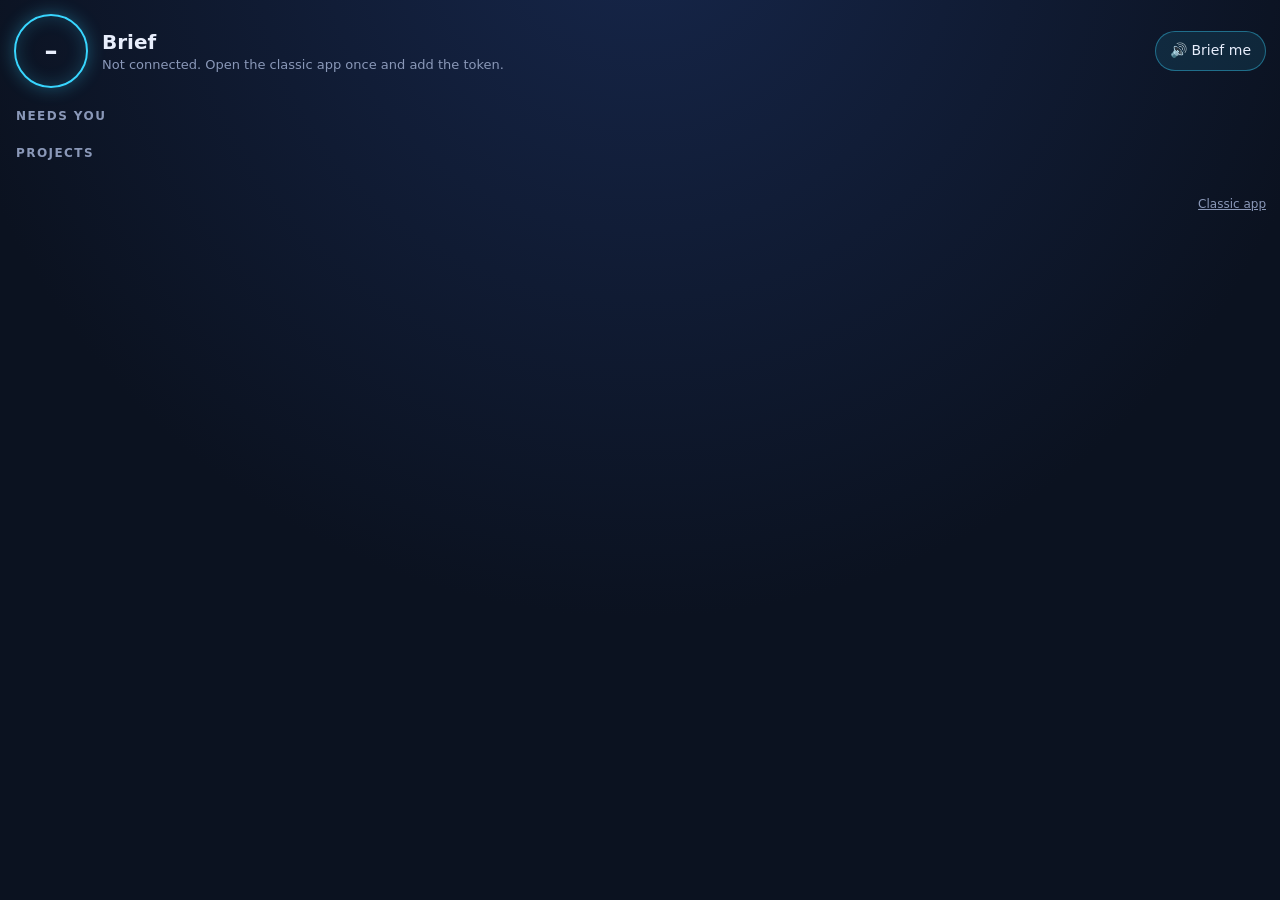
==== commit 62b9f89b: "Brief: one-screen front page with decisions, project tiles and a read-aloud summary; classic app sta" ====
--- a/index.html
+++ b/index.html
@@ -1,6 +1,10 @@
 <!doctype html>
 <html lang="en">
 <head>
+<script>/* Brief is the front page from 8 Nov; the classic app stays reachable for one week. */
+try{ if(/[?&]classic/.test(location.search)) sessionStorage.setItem("classic","1");
+  if(!location.hash && !sessionStorage.getItem("classic")) location.replace("brief.html"); }catch(e){}</script>
+
 <meta charset="utf-8">
 <meta name="viewport" content="width=device-width,initial-scale=1,viewport-fit=cover">
 <meta name="theme-color" content="#FBFAF8">
@@ -437,8 +441,8 @@
 <link rel="stylesheet" href="orbit.css?v=8">
 <script src="orbit.js?v=5"></script>
 <script src="sessions.js?v=4"></script>
-<script src="core.js?v=3"></script>
-<script src="app.js?v=29"></script>
-<link rel="stylesheet" href="phone2.css?v=1">
+<script src="core.js?v=6"></script>
+<script src="app.js?v=31"></script>
+<link rel="stylesheet" href="phone2.css?v=3">
 </body>
 </html>
--- a/phone2.css
+++ b/phone2.css
@@ -90,3 +90,37 @@
 .p2-yesno button,.p2-start,.p2-add{text-align:center;justify-content:center}
 .p2-card{min-height:112px;gap:6px;padding:10px 12px}
 .p2-goal span{display:-webkit-box;-webkit-line-clamp:2;-webkit-box-orient:vertical;overflow:hidden}
+/* Portfolio */
+.pf-btn{display:flex;align-items:center;gap:12px;width:100%;margin:0 0 12px;padding:14px 16px;border:0;border-radius:16px;
+  background:color-mix(in srgb,var(--a) 12%,var(--raise));color:var(--ink);text-align:left;font:inherit;cursor:pointer;
+  border-left:6px solid var(--a)}
+.pf-btn-t{display:flex;flex-direction:column;gap:2px;flex:1;min-width:0}
+.pf-btn-t b{font-size:1.08rem}
+.pf-btn-t span{font-size:.86rem;color:var(--ink);font-weight:600}
+.pf-btn-t em{font-style:normal;font-size:.76rem;color:var(--ink2)}
+.pf-dots{display:flex;flex-wrap:wrap;gap:4px;width:56px;justify-content:flex-end;flex:none}
+.pf-d{display:block;width:10px;height:10px;border-radius:50%}
+.pf-d.red{background:var(--bad)} .pf-d.amber{background:var(--hot)} .pf-d.green{background:var(--good)}
+.pf-sum{display:grid;grid-template-columns:repeat(4,1fr);gap:8px;margin:4px 0 6px}
+.pf-sumc{display:flex;flex-direction:column;align-items:center;padding:10px 4px;border-radius:12px;background:var(--raise);
+  border-top:4px solid var(--a)}
+.pf-sumc b{font-size:1.5rem;line-height:1.1;color:var(--a)}
+.pf-sumc span{font-size:.72rem;color:var(--ink2);font-weight:600;text-align:center}
+.pf-dec{display:flex;gap:10px;align-items:flex-start;padding:10px 12px;margin-bottom:8px;border-radius:12px;
+  background:color-mix(in srgb,var(--accent) 10%,var(--raise));border-left:4px solid var(--accent)}
+.pf-dec b{font-size:.86rem}
+.pf-dec p{margin:2px 0 0;font-size:.9rem;line-height:1.35}
+.pf-n{flex:none;width:24px;height:24px;border-radius:50%;background:var(--accent);color:#fff;font:700 .8rem/24px system-ui,sans-serif;text-align:center}
+.pf-card{display:block;width:100%;margin-bottom:10px;padding:12px 14px;border:0;border-radius:14px;background:var(--raise);
+  color:var(--ink);text-align:left;font:inherit;cursor:pointer;border-left:5px solid var(--a)}
+.pf-top{display:flex;align-items:center;gap:12px;margin-bottom:6px}
+.pf-tt{display:flex;flex-direction:column;min-width:0}
+.pf-tt b{font-size:.98rem;line-height:1.25}
+.pf-tt span{font-size:.76rem;color:var(--ink2)}
+.pf-l{margin:4px 0 0;font-size:.86rem;line-height:1.38;color:var(--ink)}
+.pf-l b{color:var(--ink2);font-weight:700}
+.pf-l.bad b{color:var(--bad)} .pf-l.hot b{color:var(--hot)}
+.pf-detail{border-radius:14px;padding:14px;margin-bottom:10px}
+.pf-ask{font-size:.95rem;line-height:1.4;margin:4px 0}
+.thb a.go{flex:1;display:flex;align-items:center;justify-content:center;min-height:48px;border-radius:14px;
+  background:var(--accent);color:#fff;font:700 1rem system-ui,sans-serif}
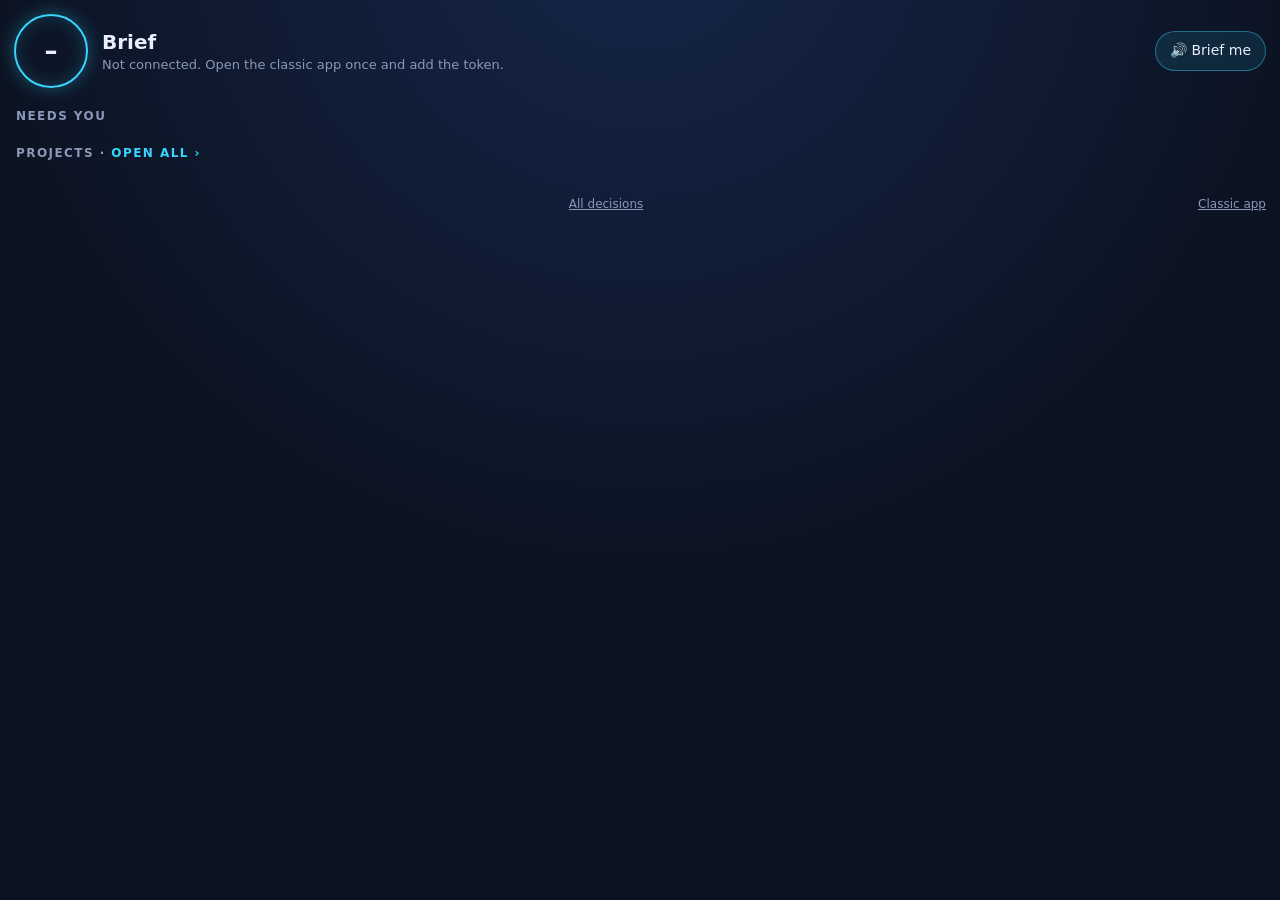
==== commit f51482e2: "Projects: one page for every project, its project page and the author's decisions; PC app opens on i" ====
--- a/index.html
+++ b/index.html
@@ -441,7 +441,7 @@
 <link rel="stylesheet" href="orbit.css?v=8">
 <script src="orbit.js?v=5"></script>
 <script src="sessions.js?v=4"></script>
-<script src="core.js?v=6"></script>
+<script src="core.js?v=8"></script>
 <script src="app.js?v=31"></script>
 <link rel="stylesheet" href="phone2.css?v=3">
 </body>
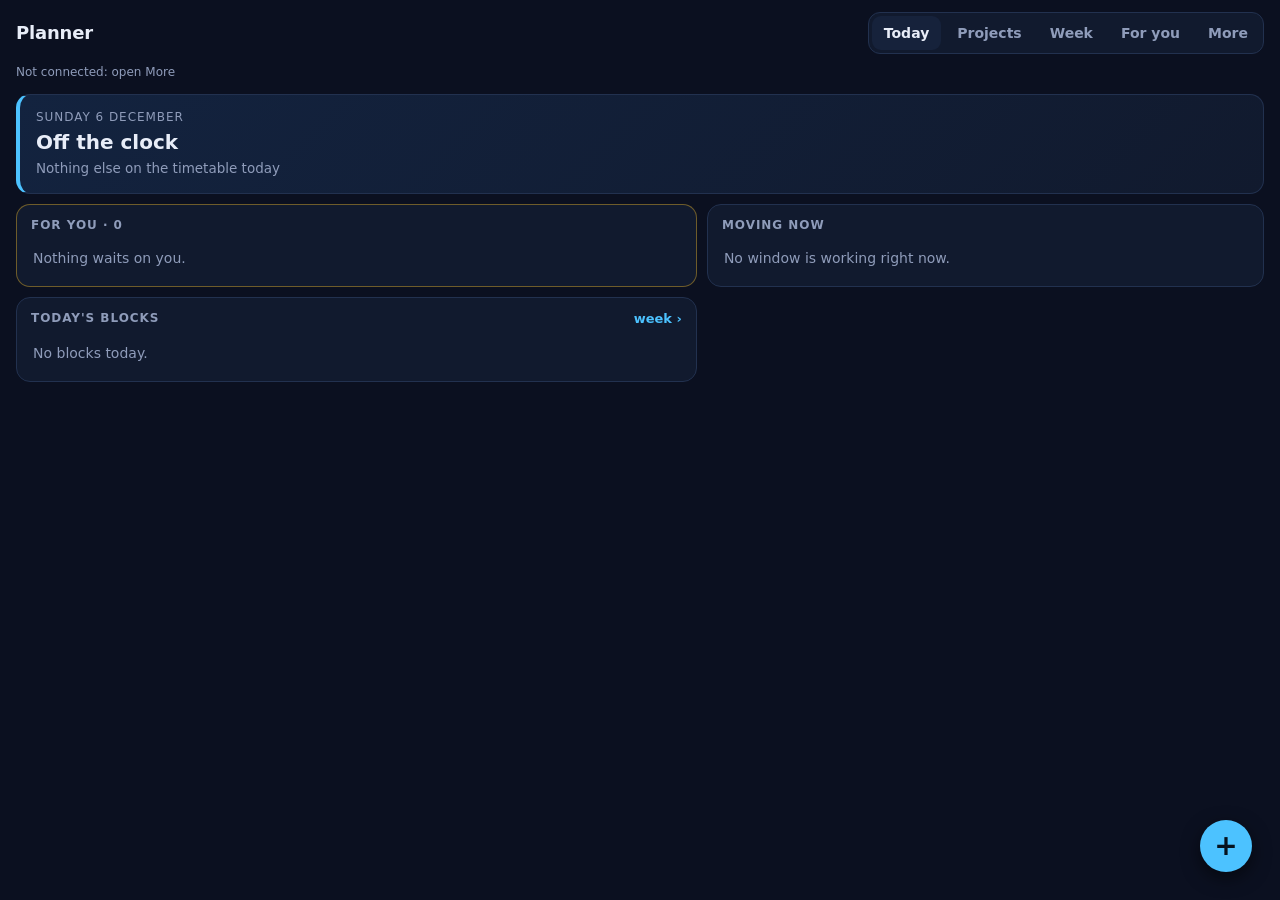
==== commit d1969532: "One app for phone and PC: Today, Projects, Week, For you, More; classic pages kept behind ?classic u" ====
--- a/index.html
+++ b/index.html
@@ -1,9 +1,9 @@
 <!doctype html>
 <html lang="en">
 <head>
-<script>/* Brief is the front page from 8 Nov; the classic app stays reachable for one week. */
+<script>/* From 13 Nov the app is planner.html; the classic pages stay reachable with ?classic until 20 Nov. */
 try{ if(/[?&]classic/.test(location.search)) sessionStorage.setItem("classic","1");
-  if(!location.hash && !sessionStorage.getItem("classic")) location.replace("brief.html"); }catch(e){}</script>
+  if(!location.hash && !sessionStorage.getItem("classic")) location.replace("planner.html"); }catch(e){}</script>
 
 <meta charset="utf-8">
 <meta name="viewport" content="width=device-width,initial-scale=1,viewport-fit=cover">
@@ -441,7 +441,7 @@
 <link rel="stylesheet" href="orbit.css?v=8">
 <script src="orbit.js?v=5"></script>
 <script src="sessions.js?v=4"></script>
-<script src="core.js?v=8"></script>
+<script src="core.js?v=9"></script>
 <script src="app.js?v=31"></script>
 <link rel="stylesheet" href="phone2.css?v=3">
 </body>
